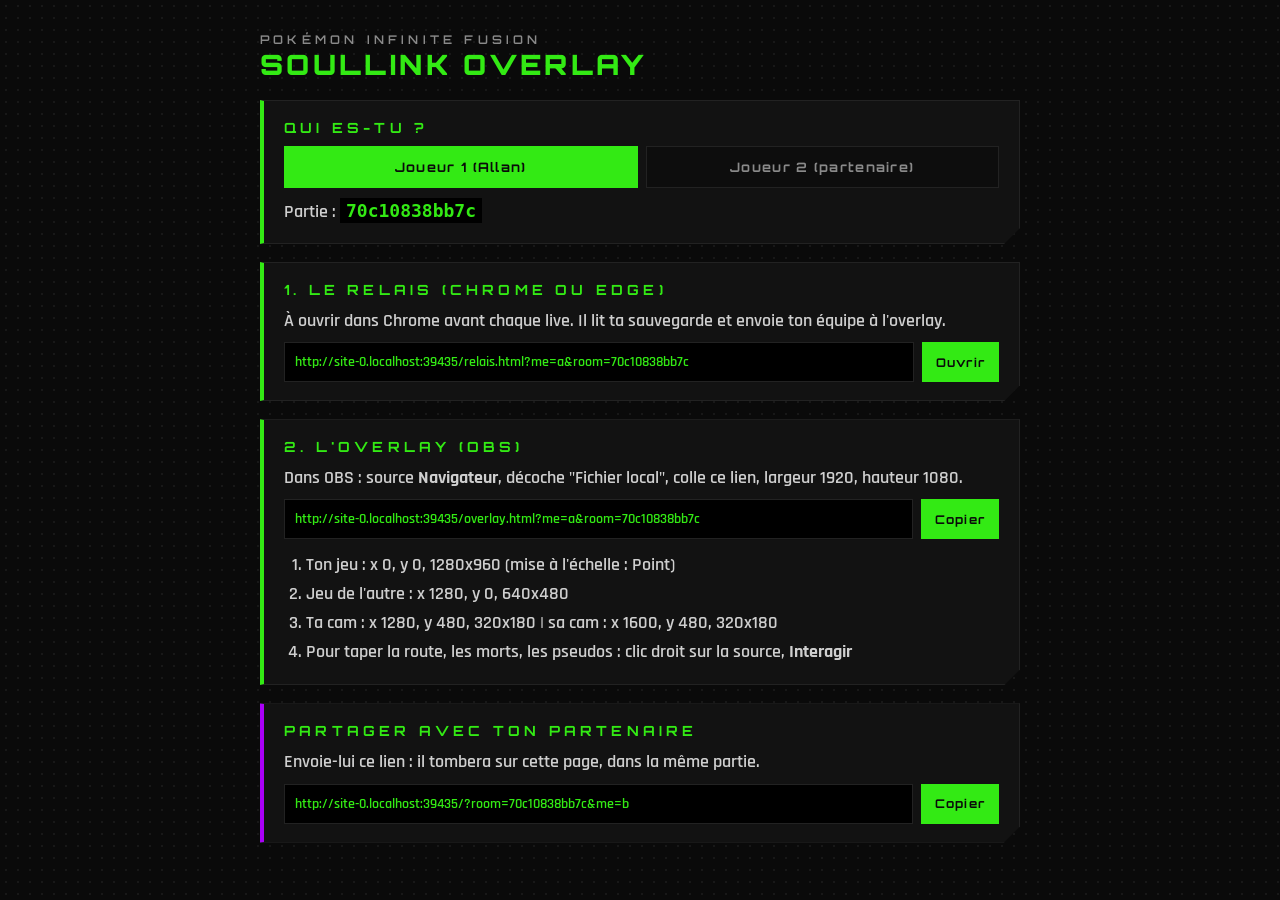
==== index.html @ 280943e9 "Add files via upload" ====
<!doctype html>
<html lang="fr">
<head>
<meta charset="utf-8">
<meta name="viewport" content="width=device-width, initial-scale=1">
<title>Soullink Overlay</title>
<link href="https://fonts.googleapis.com/css2?family=Orbitron:wght@500;700;900&family=Rajdhani:wght@500;600;700&display=swap" rel="stylesheet">
<style>
:root{--green:#33ea14;--purple:#aa00f8;--bg:#0a0a0a;--card:#121212;--line:#222;--text:#f2f2f2;--muted:#8a8a8a}
*{box-sizing:border-box;margin:0;padding:0}
body{min-height:100vh;background:var(--bg) radial-gradient(rgba(255,255,255,.06) 1.2px,transparent 1.5px) 0 0/12px 12px;color:var(--text);font-family:"Rajdhani",sans-serif;font-weight:600;font-size:18px;padding:32px 16px}
main{max-width:760px;margin:0 auto;display:flex;flex-direction:column;gap:18px}
h1{font-family:"Orbitron",sans-serif;font-weight:900;font-size:28px;letter-spacing:.12em;color:var(--green);text-transform:uppercase}
h2{font-family:"Orbitron",sans-serif;font-size:14px;letter-spacing:.3em;color:var(--green);text-transform:uppercase;margin-bottom:10px}
.kicker{font-family:"Orbitron",sans-serif;font-size:12px;letter-spacing:.35em;color:var(--muted);text-transform:uppercase}
.card{background:var(--card);border:1px solid var(--line);border-left:4px solid var(--green);padding:18px 20px;clip-path:polygon(0 0,100% 0,100% calc(100% - 16px),calc(100% - 16px) 100%,0 100%)}
.card.p{border-left-color:var(--purple)}
p{color:#cfcfcf;line-height:1.45}
.seg{display:flex;gap:8px;margin:10px 0}
.seg button{flex:1;font-family:"Orbitron",sans-serif;font-weight:700;font-size:13px;letter-spacing:.1em;padding:12px;background:#0d0d0d;color:var(--muted);border:1px solid var(--line);cursor:pointer}
.seg button.on{color:var(--bg);background:var(--green);border-color:var(--green)}
.link{display:flex;gap:8px;align-items:stretch;margin-top:8px}
.link input{flex:1;min-width:0;background:#000;border:1px solid var(--line);color:var(--green);font:inherit;font-size:14px;padding:10px}
.link button,.link a{font-family:"Orbitron",sans-serif;font-weight:700;font-size:12px;letter-spacing:.1em;padding:0 14px;display:flex;align-items:center;background:var(--green);color:var(--bg);border:0;cursor:pointer;text-decoration:none}
ol{padding-left:22px;color:#cfcfcf;line-height:1.6}
code{background:#000;padding:2px 6px;color:var(--green)}
</style>
</head>
<body>
<main>
  <div>
    <div class="kicker">Pokémon Infinite Fusion</div>
    <h1>Soullink Overlay</h1>
  </div>

  <div class="card">
    <h2>Qui es-tu ?</h2>
    <div class="seg"><button data-me="a">Joueur 1 (Allan)</button><button data-me="b">Joueur 2 (partenaire)</button></div>
    <p>Partie : <code id="room"></code></p>
  </div>

  <div class="card">
    <h2>1. Le relais (Chrome ou Edge)</h2>
    <p>À ouvrir dans Chrome avant chaque live. Il lit ta sauvegarde et envoie ton équipe à l'overlay.</p>
    <div class="link"><input id="relais" readonly><a id="openRelais" target="_blank">Ouvrir</a></div>
  </div>

  <div class="card">
    <h2>2. L'overlay (OBS)</h2>
    <p>Dans OBS : source <b>Navigateur</b>, décoche "Fichier local", colle ce lien, largeur 1920, hauteur 1080.</p>
    <div class="link"><input id="overlay" readonly><button data-copy="overlay">Copier</button></div>
    <ol style="margin-top:12px">
      <li>Ton jeu : x 0, y 0, 1280x960 (mise à l'échelle : Point)</li>
      <li>Jeu de l'autre : x 1280, y 0, 640x480</li>
      <li>Ta cam : x 1280, y 480, 320x180 | sa cam : x 1600, y 480, 320x180</li>
      <li>Pour taper la route, les morts, les pseudos : clic droit sur la source, <b>Interagir</b></li>
    </ol>
  </div>

  <div class="card p">
    <h2>Partager avec ton partenaire</h2>
    <p>Envoie-lui ce lien : il tombera sur cette page, dans la même partie.</p>
    <div class="link"><input id="share" readonly><button data-copy="share">Copier</button></div>
  </div>
</main>
<script>
var Q = new URLSearchParams(location.search);
var ROOM = Q.get("room");
if (!ROOM) { ROOM = Math.random().toString(16).slice(2, 14); history.replaceState(null, "", "?room=" + ROOM); }
var ME = Q.get("me") === "b" ? "b" : "a";
var base = location.href.split("?")[0].replace(/index\.html$/, "");
function refresh() {
  document.getElementById("room").textContent = ROOM;
  var q = "?me=" + ME + "&room=" + ROOM;
  document.getElementById("relais").value = base + "relais.html" + q;
  document.getElementById("openRelais").href = base + "relais.html" + q;
  document.getElementById("overlay").value = base + "overlay.html" + q;
  document.getElementById("share").value = base + "?room=" + ROOM + "&me=" + (ME === "a" ? "b" : "a");
  document.querySelectorAll("[data-me]").forEach(function (b) { b.classList.toggle("on", b.dataset.me === ME); });
  history.replaceState(null, "", "?room=" + ROOM + "&me=" + ME);
}
document.querySelectorAll("[data-me]").forEach(function (b) { b.onclick = function () { ME = b.dataset.me; refresh(); }; });
document.querySelectorAll("[data-copy]").forEach(function (b) {
  b.onclick = function () {
    var i = document.getElementById(b.dataset.copy); i.select();
    (navigator.clipboard ? navigator.clipboard.writeText(i.value) : Promise.reject()).catch(function () { document.execCommand("copy"); });
    b.textContent = "Copié"; setTimeout(function () { b.textContent = "Copier"; }, 1500);
  };
});
refresh();
</script>
</body>
</html>
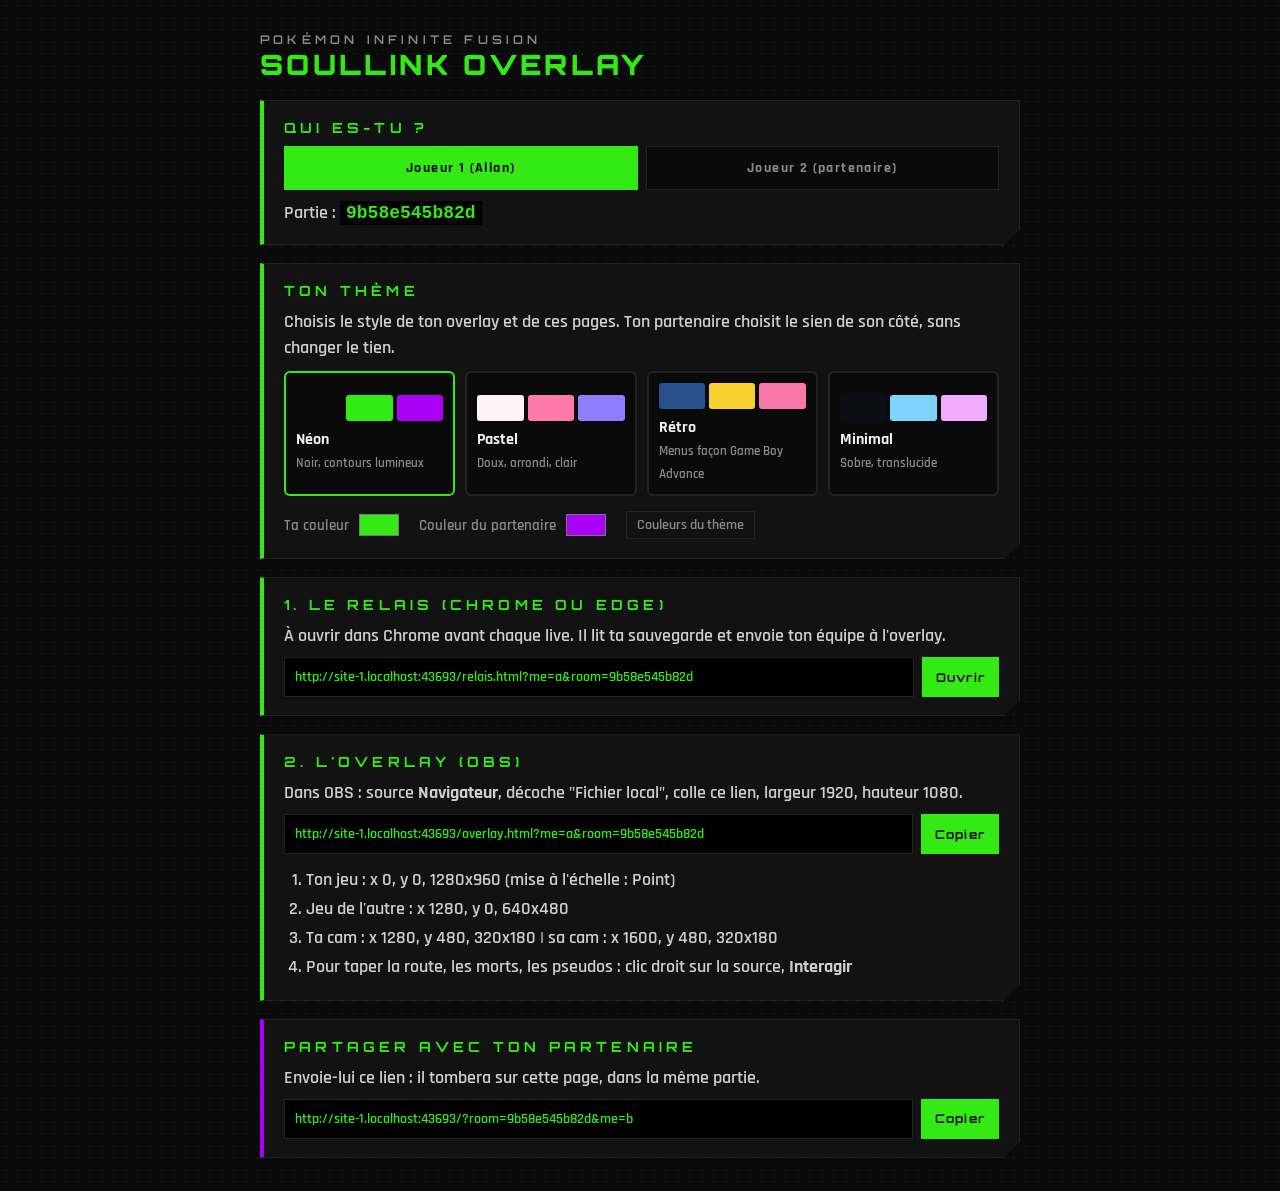
==== commit 7c2f18d0: "Add files via upload" ====
--- a/index.html
+++ b/index.html
@@ -4,7 +4,17 @@
 <meta charset="utf-8">
 <meta name="viewport" content="width=device-width, initial-scale=1">
 <title>Soullink Overlay</title>
-<link href="https://fonts.googleapis.com/css2?family=Orbitron:wght@500;700;900&family=Rajdhani:wght@500;600;700&display=swap" rel="stylesheet">
+<link href="https://fonts.googleapis.com/css2?family=Orbitron:wght@500;700;900&family=Rajdhani:wght@500;600;700&family=Fredoka:wght@500;600&family=Pixelify+Sans:wght@500;700&family=Outfit:wght@500;600&display=swap" rel="stylesheet">
+<script>
+(function () {
+  var q = new URLSearchParams(location.search), th = q.get("theme") || "neon", d = document.documentElement;
+  if (["neon", "pastel", "retro", "minimal"].indexOf(th) < 0) th = "neon";
+  d.setAttribute("data-theme", th);
+  var hex = /^[0-9a-fA-F]{6}$/, c1 = q.get("c1"), c2 = q.get("c2");
+  if (c1 && hex.test(c1)) d.style.setProperty("--green", "#" + c1);
+  if (c2 && hex.test(c2)) d.style.setProperty("--purple", "#" + c2);
+})();
+</script>
 <style>
 :root{--green:#33ea14;--purple:#aa00f8;--bg:#0a0a0a;--card:#121212;--line:#222;--text:#f2f2f2;--muted:#8a8a8a}
 *{box-sizing:border-box;margin:0;padding:0}
@@ -17,14 +27,24 @@
 .card.p{border-left-color:var(--purple)}
 p{color:#cfcfcf;line-height:1.45}
 .seg{display:flex;gap:8px;margin:10px 0}
-.seg button{flex:1;font-family:"Orbitron",sans-serif;font-weight:700;font-size:13px;letter-spacing:.1em;padding:12px;background:#0d0d0d;color:var(--muted);border:1px solid var(--line);cursor:pointer}
+.seg button{flex:1;font-family:inherit;font-weight:700;font-size:14px;letter-spacing:.1em;padding:12px;background:var(--bg);color:var(--muted);border:1px solid var(--line);cursor:pointer}
 .seg button.on{color:var(--bg);background:var(--green);border-color:var(--green)}
 .link{display:flex;gap:8px;align-items:stretch;margin-top:8px}
 .link input{flex:1;min-width:0;background:#000;border:1px solid var(--line);color:var(--green);font:inherit;font-size:14px;padding:10px}
 .link button,.link a{font-family:"Orbitron",sans-serif;font-weight:700;font-size:12px;letter-spacing:.1em;padding:0 14px;display:flex;align-items:center;background:var(--green);color:var(--bg);border:0;cursor:pointer;text-decoration:none}
 ol{padding-left:22px;color:#cfcfcf;line-height:1.6}
 code{background:#000;padding:2px 6px;color:var(--green)}
+.themes{display:grid;grid-template-columns:repeat(auto-fit,minmax(150px,1fr));gap:10px;margin-top:10px}
+.th{cursor:pointer;border:2px solid var(--line);padding:10px;background:var(--bg);text-align:left;font:inherit;color:var(--text);border-radius:6px}
+.th.on{border-color:var(--green)}
+.th .sw{display:flex;gap:4px;margin-bottom:8px}.th .sw i{flex:1;height:26px;border-radius:3px}
+.th b{display:block;font-size:16px;color:var(--text)}.th small{color:var(--muted);font-size:13px}
+.colors{display:flex;gap:18px;flex-wrap:wrap;margin-top:14px;align-items:center}
+.colors label{display:flex;gap:8px;align-items:center;color:var(--muted);font-size:15px}
+.colors input{width:44px;height:30px;border:0;background:none;padding:0;cursor:pointer}
+.colors button{font:inherit;font-size:14px;background:none;border:1px solid var(--line);color:var(--muted);padding:4px 10px;cursor:pointer}
 </style>
+<link rel="stylesheet" href="themes-site.css">
 </head>
 <body>
 <main>
@@ -37,6 +57,22 @@
     <h2>Qui es-tu ?</h2>
     <div class="seg"><button data-me="a">Joueur 1 (Allan)</button><button data-me="b">Joueur 2 (partenaire)</button></div>
     <p>Partie : <code id="room"></code></p>
+  </div>
+
+  <div class="card">
+    <h2>Ton thème</h2>
+    <p>Choisis le style de ton overlay et de ces pages. Ton partenaire choisit le sien de son côté, sans changer le tien.</p>
+    <div class="themes">
+      <button class="th" data-th="neon"><div class="sw"><i style="background:#0a0a0a"></i><i style="background:#33ea14"></i><i style="background:#aa00f8"></i></div><b>Néon</b><small>Noir, contours lumineux</small></button>
+      <button class="th" data-th="pastel"><div class="sw"><i style="background:#fff4f8"></i><i style="background:#ff7aa8"></i><i style="background:#8f7cff"></i></div><b>Pastel</b><small>Doux, arrondi, clair</small></button>
+      <button class="th" data-th="retro"><div class="sw"><i style="background:#28508c"></i><i style="background:#f8d030"></i><i style="background:#f878a8"></i></div><b>Rétro</b><small>Menus façon Game Boy Advance</small></button>
+      <button class="th" data-th="minimal"><div class="sw"><i style="background:#0c0e14"></i><i style="background:#7dd3fc"></i><i style="background:#f0abfc"></i></div><b>Minimal</b><small>Sobre, translucide</small></button>
+    </div>
+    <div class="colors">
+      <label>Ta couleur <input type="color" id="c1"></label>
+      <label>Couleur du partenaire <input type="color" id="c2"></label>
+      <button id="resetColors">Couleurs du thème</button>
+    </div>
   </div>
 
   <div class="card">
@@ -68,17 +104,38 @@
 var ROOM = Q.get("room");
 if (!ROOM) { ROOM = Math.random().toString(16).slice(2, 14); history.replaceState(null, "", "?room=" + ROOM); }
 var ME = Q.get("me") === "b" ? "b" : "a";
+var DEF = { neon: ["33ea14", "aa00f8"], pastel: ["ff7aa8", "8f7cff"], retro: ["f8d030", "f878a8"], minimal: ["7dd3fc", "f0abfc"] };
+var pref = {}; try { pref = JSON.parse(localStorage.getItem("soullink-theme") || "{}"); } catch (e) {}
+var THEME = Q.get("theme") || pref.theme || "neon"; if (!DEF[THEME]) THEME = "neon";
+var C1 = Q.get("c1") || pref.c1 || "", C2 = Q.get("c2") || pref.c2 || "";
 var base = location.href.split("?")[0].replace(/index\.html$/, "");
+function applyTheme() {
+  var d = document.documentElement;
+  d.setAttribute("data-theme", THEME);
+  d.style.removeProperty("--green"); d.style.removeProperty("--purple");
+  if (C1) d.style.setProperty("--green", "#" + C1);
+  if (C2) d.style.setProperty("--purple", "#" + C2);
+  document.getElementById("c1").value = "#" + (C1 || DEF[THEME][0]);
+  document.getElementById("c2").value = "#" + (C2 || DEF[THEME][1]);
+  document.querySelectorAll(".th").forEach(function (b) { b.classList.toggle("on", b.dataset.th === THEME); });
+  try { localStorage.setItem("soullink-theme", JSON.stringify({ theme: THEME, c1: C1, c2: C2 })); } catch (e) {}
+}
 function refresh() {
+  applyTheme();
   document.getElementById("room").textContent = ROOM;
-  var q = "?me=" + ME + "&room=" + ROOM;
+  var look = (THEME !== "neon" ? "&theme=" + THEME : "") + (C1 ? "&c1=" + C1 : "") + (C2 ? "&c2=" + C2 : "");
+  var q = "?me=" + ME + "&room=" + ROOM + look;
   document.getElementById("relais").value = base + "relais.html" + q;
   document.getElementById("openRelais").href = base + "relais.html" + q;
   document.getElementById("overlay").value = base + "overlay.html" + q;
   document.getElementById("share").value = base + "?room=" + ROOM + "&me=" + (ME === "a" ? "b" : "a");
   document.querySelectorAll("[data-me]").forEach(function (b) { b.classList.toggle("on", b.dataset.me === ME); });
-  history.replaceState(null, "", "?room=" + ROOM + "&me=" + ME);
+  history.replaceState(null, "", "?room=" + ROOM + "&me=" + ME + look);
 }
+document.querySelectorAll(".th").forEach(function (b) { b.onclick = function () { THEME = b.dataset.th; C1 = ""; C2 = ""; refresh(); }; });
+document.getElementById("c1").oninput = function (e) { C1 = e.target.value.slice(1); refresh(); };
+document.getElementById("c2").oninput = function (e) { C2 = e.target.value.slice(1); refresh(); };
+document.getElementById("resetColors").onclick = function () { C1 = ""; C2 = ""; refresh(); };
 document.querySelectorAll("[data-me]").forEach(function (b) { b.onclick = function () { ME = b.dataset.me; refresh(); }; });
 document.querySelectorAll("[data-copy]").forEach(function (b) {
   b.onclick = function () {
--- a/themes-site.css
+++ b/themes-site.css
@@ -0,0 +1,20 @@
+/* Thèmes des pages du site (accueil et relais). Même choix que l'overlay. */
+html[data-theme="pastel"]{--green:#ff7aa8;--purple:#8f7cff;--bg:#fff4f8;--card:#ffffff;--line:#f0dbe6;--text:#4b3a55;--muted:#a08fb0}
+html[data-theme="pastel"] body{font-family:"Fredoka",sans-serif;background-image:radial-gradient(rgba(255,122,168,.18) 1.6px,transparent 1.9px);background-size:16px 16px}
+html[data-theme="pastel"] h1,html[data-theme="pastel"] h2,html[data-theme="pastel"] .kicker,html[data-theme="pastel"] button,html[data-theme="pastel"] #state{font-family:"Fredoka",sans-serif;letter-spacing:.05em}
+html[data-theme="pastel"] .card{clip-path:none;border-radius:18px;border:2px solid var(--line);border-left:6px solid var(--green);box-shadow:0 6px 18px rgba(120,60,110,.12)}
+html[data-theme="pastel"] p,html[data-theme="pastel"] ol{color:var(--text)}
+html[data-theme="pastel"] code,html[data-theme="pastel"] .link input{background:#fff0f6;color:var(--green)}
+
+html[data-theme="retro"]{--green:#f8d030;--purple:#f878a8;--bg:#28508c;--card:#3868b0;--line:#ffffff;--text:#ffffff;--muted:#b8d0f0}
+html[data-theme="retro"] body{font-family:"Pixelify Sans",monospace;background-image:linear-gradient(rgba(255,255,255,.06) 50%,transparent 50%);background-size:100% 6px}
+html[data-theme="retro"] h1,html[data-theme="retro"] h2,html[data-theme="retro"] .kicker,html[data-theme="retro"] button,html[data-theme="retro"] #state{font-family:"Pixelify Sans",monospace}
+html[data-theme="retro"] .card{clip-path:none;border:5px solid #fff;outline:3px solid #183868;border-radius:6px}
+html[data-theme="retro"] p,html[data-theme="retro"] ol{color:#fff}
+html[data-theme="retro"] code,html[data-theme="retro"] .link input{background:#183868;color:var(--green)}
+
+html[data-theme="minimal"]{--green:#7dd3fc;--purple:#f0abfc;--bg:#0c0e14;--card:#151923;--line:#262c3a;--text:#f4f6fb;--muted:#9aa3b5}
+html[data-theme="minimal"] body{font-family:"Outfit",sans-serif;background-image:none}
+html[data-theme="minimal"] h1,html[data-theme="minimal"] h2,html[data-theme="minimal"] .kicker,html[data-theme="minimal"] button,html[data-theme="minimal"] #state{font-family:"Outfit",sans-serif}
+html[data-theme="minimal"] .card{clip-path:none;border-radius:14px;border:1px solid var(--line);border-left:3px solid var(--green)}
+html[data-theme="minimal"] code,html[data-theme="minimal"] .link input{background:#0c0e14}
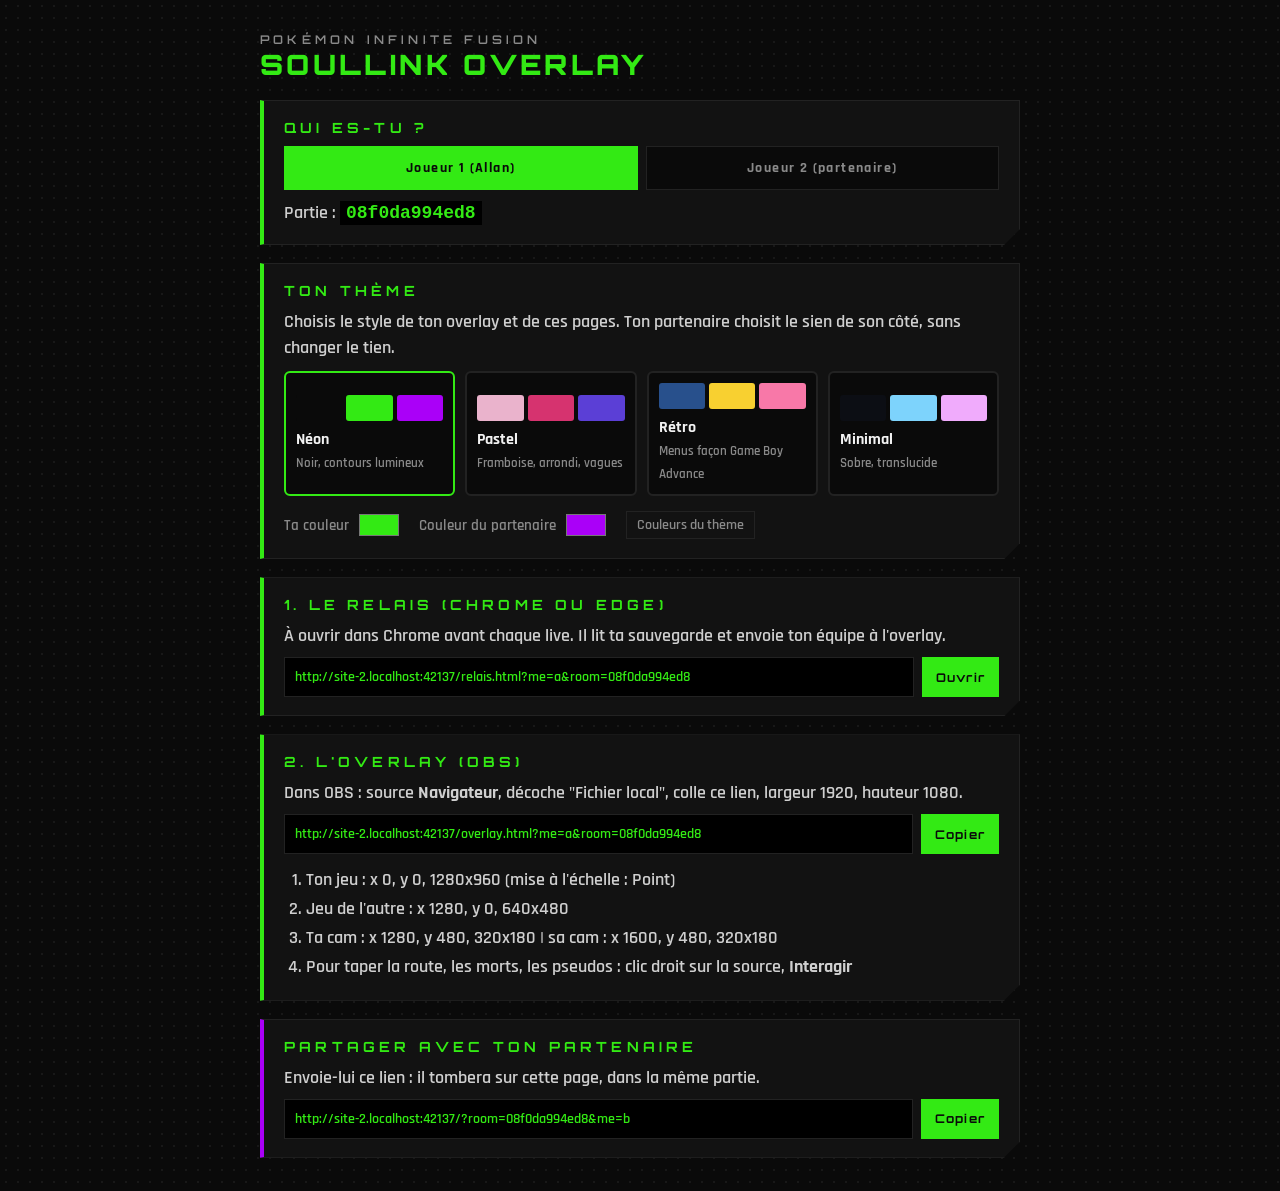
==== commit cd91a1bf: "Add files via upload" ====
--- a/index.html
+++ b/index.html
@@ -64,7 +64,7 @@
     <p>Choisis le style de ton overlay et de ces pages. Ton partenaire choisit le sien de son côté, sans changer le tien.</p>
     <div class="themes">
       <button class="th" data-th="neon"><div class="sw"><i style="background:#0a0a0a"></i><i style="background:#33ea14"></i><i style="background:#aa00f8"></i></div><b>Néon</b><small>Noir, contours lumineux</small></button>
-      <button class="th" data-th="pastel"><div class="sw"><i style="background:#fff4f8"></i><i style="background:#ff7aa8"></i><i style="background:#8f7cff"></i></div><b>Pastel</b><small>Doux, arrondi, clair</small></button>
+      <button class="th" data-th="pastel"><div class="sw"><i style="background:#eab3cc"></i><i style="background:#d6336f"></i><i style="background:#5b3fd6"></i></div><b>Pastel</b><small>Framboise, arrondi, vagues</small></button>
       <button class="th" data-th="retro"><div class="sw"><i style="background:#28508c"></i><i style="background:#f8d030"></i><i style="background:#f878a8"></i></div><b>Rétro</b><small>Menus façon Game Boy Advance</small></button>
       <button class="th" data-th="minimal"><div class="sw"><i style="background:#0c0e14"></i><i style="background:#7dd3fc"></i><i style="background:#f0abfc"></i></div><b>Minimal</b><small>Sobre, translucide</small></button>
     </div>
@@ -104,7 +104,7 @@
 var ROOM = Q.get("room");
 if (!ROOM) { ROOM = Math.random().toString(16).slice(2, 14); history.replaceState(null, "", "?room=" + ROOM); }
 var ME = Q.get("me") === "b" ? "b" : "a";
-var DEF = { neon: ["33ea14", "aa00f8"], pastel: ["ff7aa8", "8f7cff"], retro: ["f8d030", "f878a8"], minimal: ["7dd3fc", "f0abfc"] };
+var DEF = { neon: ["33ea14", "aa00f8"], pastel: ["d6336f", "5b3fd6"], retro: ["f8d030", "f878a8"], minimal: ["7dd3fc", "f0abfc"] };
 var pref = {}; try { pref = JSON.parse(localStorage.getItem("soullink-theme") || "{}"); } catch (e) {}
 var THEME = Q.get("theme") || pref.theme || "neon"; if (!DEF[THEME]) THEME = "neon";
 var C1 = Q.get("c1") || pref.c1 || "", C2 = Q.get("c2") || pref.c2 || "";
--- a/themes-site.css
+++ b/themes-site.css
@@ -1,10 +1,11 @@
 /* Thèmes des pages du site (accueil et relais). Même choix que l'overlay. */
-html[data-theme="pastel"]{--green:#ff7aa8;--purple:#8f7cff;--bg:#fff4f8;--card:#ffffff;--line:#f0dbe6;--text:#4b3a55;--muted:#a08fb0}
-html[data-theme="pastel"] body{font-family:"Fredoka",sans-serif;background-image:radial-gradient(rgba(255,122,168,.18) 1.6px,transparent 1.9px);background-size:16px 16px}
+html[data-theme="pastel"]{--green:#d6336f;--purple:#5b3fd6;--bg:#eab3cc;--card:#fff1f7;--line:#dc9dbb;--text:#341d3d;--muted:#8b6593}
+html[data-theme="pastel"] body{font-family:"Fredoka",sans-serif;background:url("data:image/svg+xml,%3Csvg xmlns='http://www.w3.org/2000/svg' viewBox='0 0 1000 200' preserveAspectRatio='none'%3E%3Cpath d='M0 60 C90 60 130 22 240 26 S380 78 470 70 S640 18 760 30 S900 60 1000 60 V200 H0Z' fill='%23e2a7c9'/%3E%3Cpath d='M0 60 C90 60 130 22 240 26 S380 78 470 70 S640 18 760 30 S900 60 1000 60' fill='none' stroke='%23fff1f7' stroke-opacity='.7' stroke-width='3' vector-effect='non-scaling-stroke'/%3E%3C/svg%3E") 0 100% / 118vh 74vh repeat-x,url("data:image/svg+xml,%3Csvg xmlns='http://www.w3.org/2000/svg' viewBox='0 0 1000 200' preserveAspectRatio='none'%3E%3Cpath d='M0 45 C110 45 150 80 260 74 S420 20 520 28 S690 76 800 66 S920 45 1000 45 V200 H0Z' fill='%23d998bd'/%3E%3Cpath d='M0 45 C110 45 150 80 260 74 S420 20 520 28 S690 76 800 66 S920 45 1000 45' fill='none' stroke='%23fff1f7' stroke-opacity='.7' stroke-width='3' vector-effect='non-scaling-stroke'/%3E%3C/svg%3E") 0 100% / 146vh 58vh repeat-x,url("data:image/svg+xml,%3Csvg xmlns='http://www.w3.org/2000/svg' viewBox='0 0 1000 200' preserveAspectRatio='none'%3E%3Cpath d='M0 70 C70 70 120 30 210 34 S330 84 430 78 S560 24 680 32 S880 70 1000 70 V200 H0Z' fill='%23cc8ac1'/%3E%3Cpath d='M0 70 C70 70 120 30 210 34 S330 84 430 78 S560 24 680 32 S880 70 1000 70' fill='none' stroke='%23fff1f7' stroke-opacity='.7' stroke-width='3' vector-effect='non-scaling-stroke'/%3E%3C/svg%3E") 0 100% / 102vh 42vh repeat-x,url("data:image/svg+xml,%3Csvg xmlns='http://www.w3.org/2000/svg' viewBox='0 0 1000 200' preserveAspectRatio='none'%3E%3Cpath d='M0 50 C120 50 170 86 280 80 S450 26 560 34 S720 82 830 72 S940 50 1000 50 V200 H0Z' fill='%23c477a8'/%3E%3Cpath d='M0 50 C120 50 170 86 280 80 S450 26 560 34 S720 82 830 72 S940 50 1000 50' fill='none' stroke='%23fff1f7' stroke-opacity='.7' stroke-width='3' vector-effect='non-scaling-stroke'/%3E%3C/svg%3E") 0 100% / 132vh 26vh repeat-x,var(--bg);background-attachment:fixed;animation:siteWaves 60s linear infinite}
+@keyframes siteWaves{to{background-position:118vh 100%,-146vh 100%,102vh 100%,-132vh 100%}}
 html[data-theme="pastel"] h1,html[data-theme="pastel"] h2,html[data-theme="pastel"] .kicker,html[data-theme="pastel"] button,html[data-theme="pastel"] #state{font-family:"Fredoka",sans-serif;letter-spacing:.05em}
 html[data-theme="pastel"] .card{clip-path:none;border-radius:18px;border:2px solid var(--line);border-left:6px solid var(--green);box-shadow:0 6px 18px rgba(120,60,110,.12)}
 html[data-theme="pastel"] p,html[data-theme="pastel"] ol{color:var(--text)}
-html[data-theme="pastel"] code,html[data-theme="pastel"] .link input{background:#fff0f6;color:var(--green)}
+html[data-theme="pastel"] code,html[data-theme="pastel"] .link input{background:#fff1f7;color:var(--green)}
 
 html[data-theme="retro"]{--green:#f8d030;--purple:#f878a8;--bg:#28508c;--card:#3868b0;--line:#ffffff;--text:#ffffff;--muted:#b8d0f0}
 html[data-theme="retro"] body{font-family:"Pixelify Sans",monospace;background-image:linear-gradient(rgba(255,255,255,.06) 50%,transparent 50%);background-size:100% 6px}
